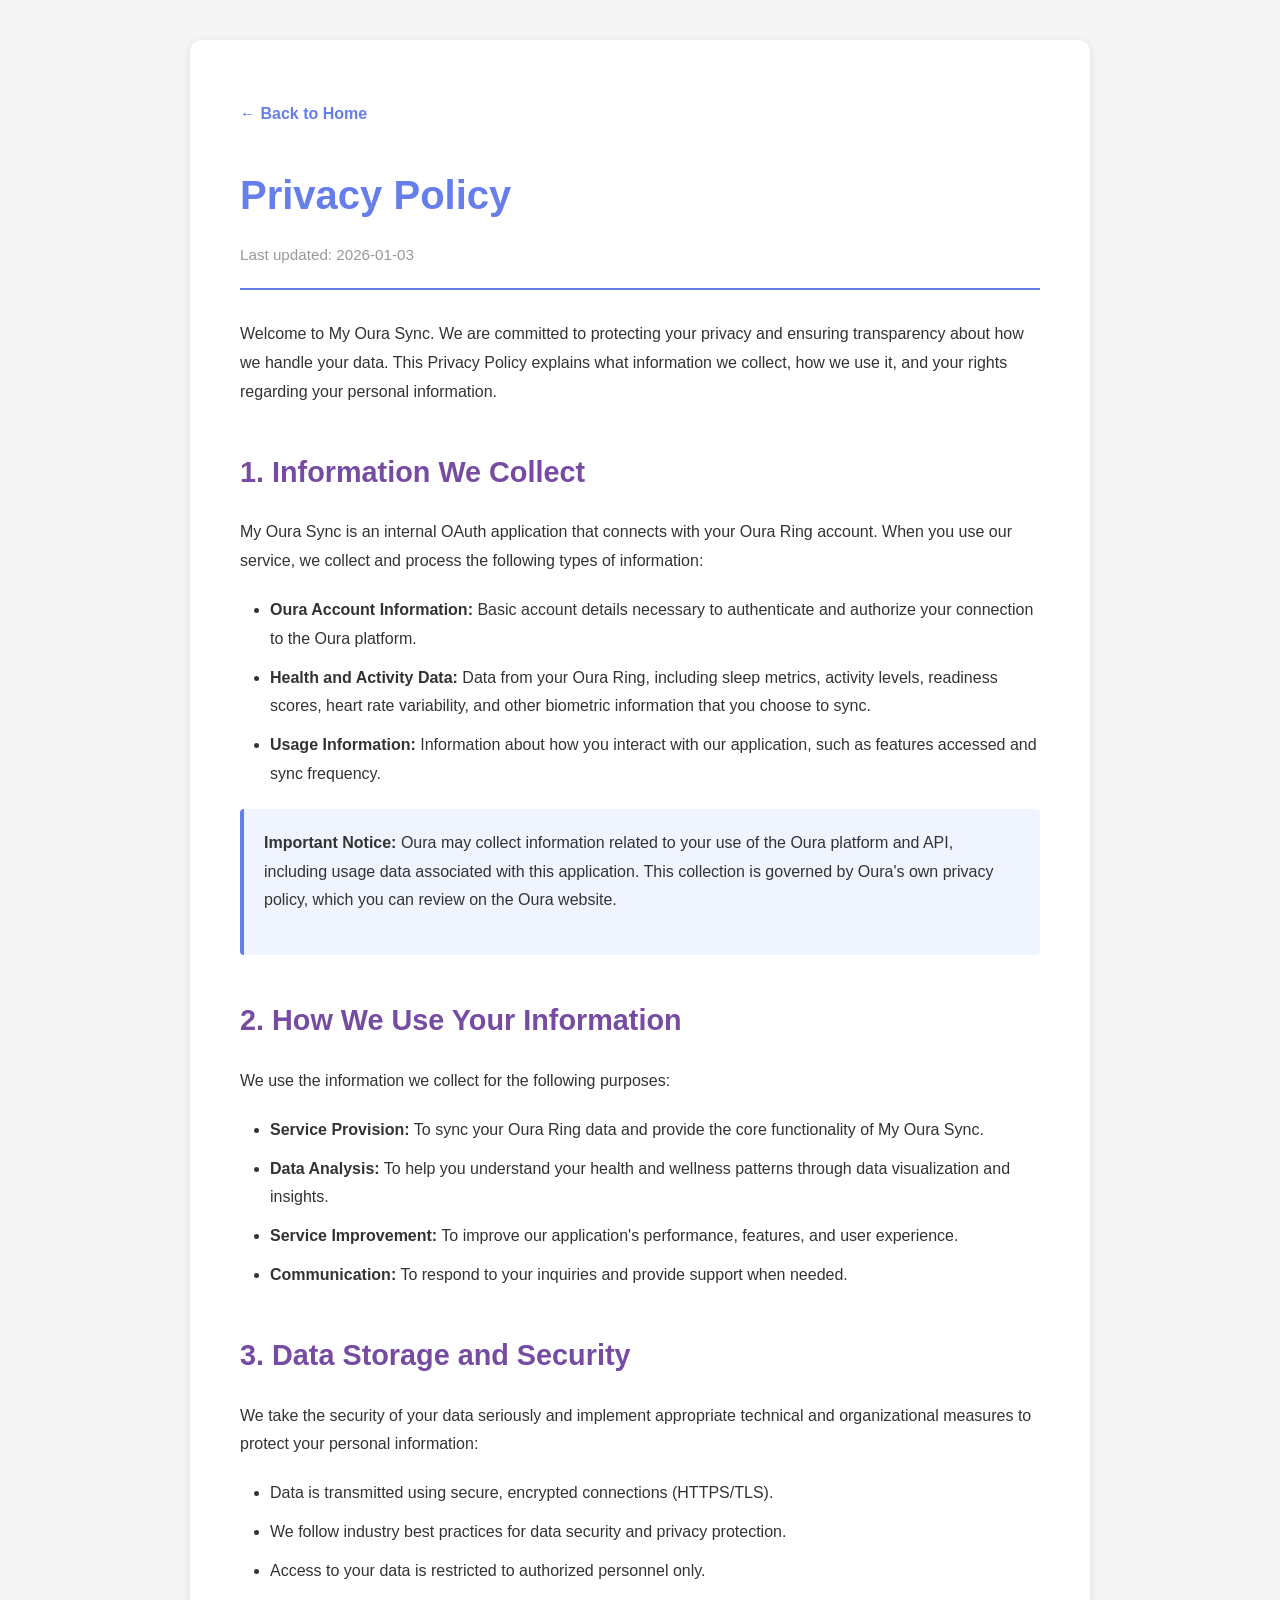
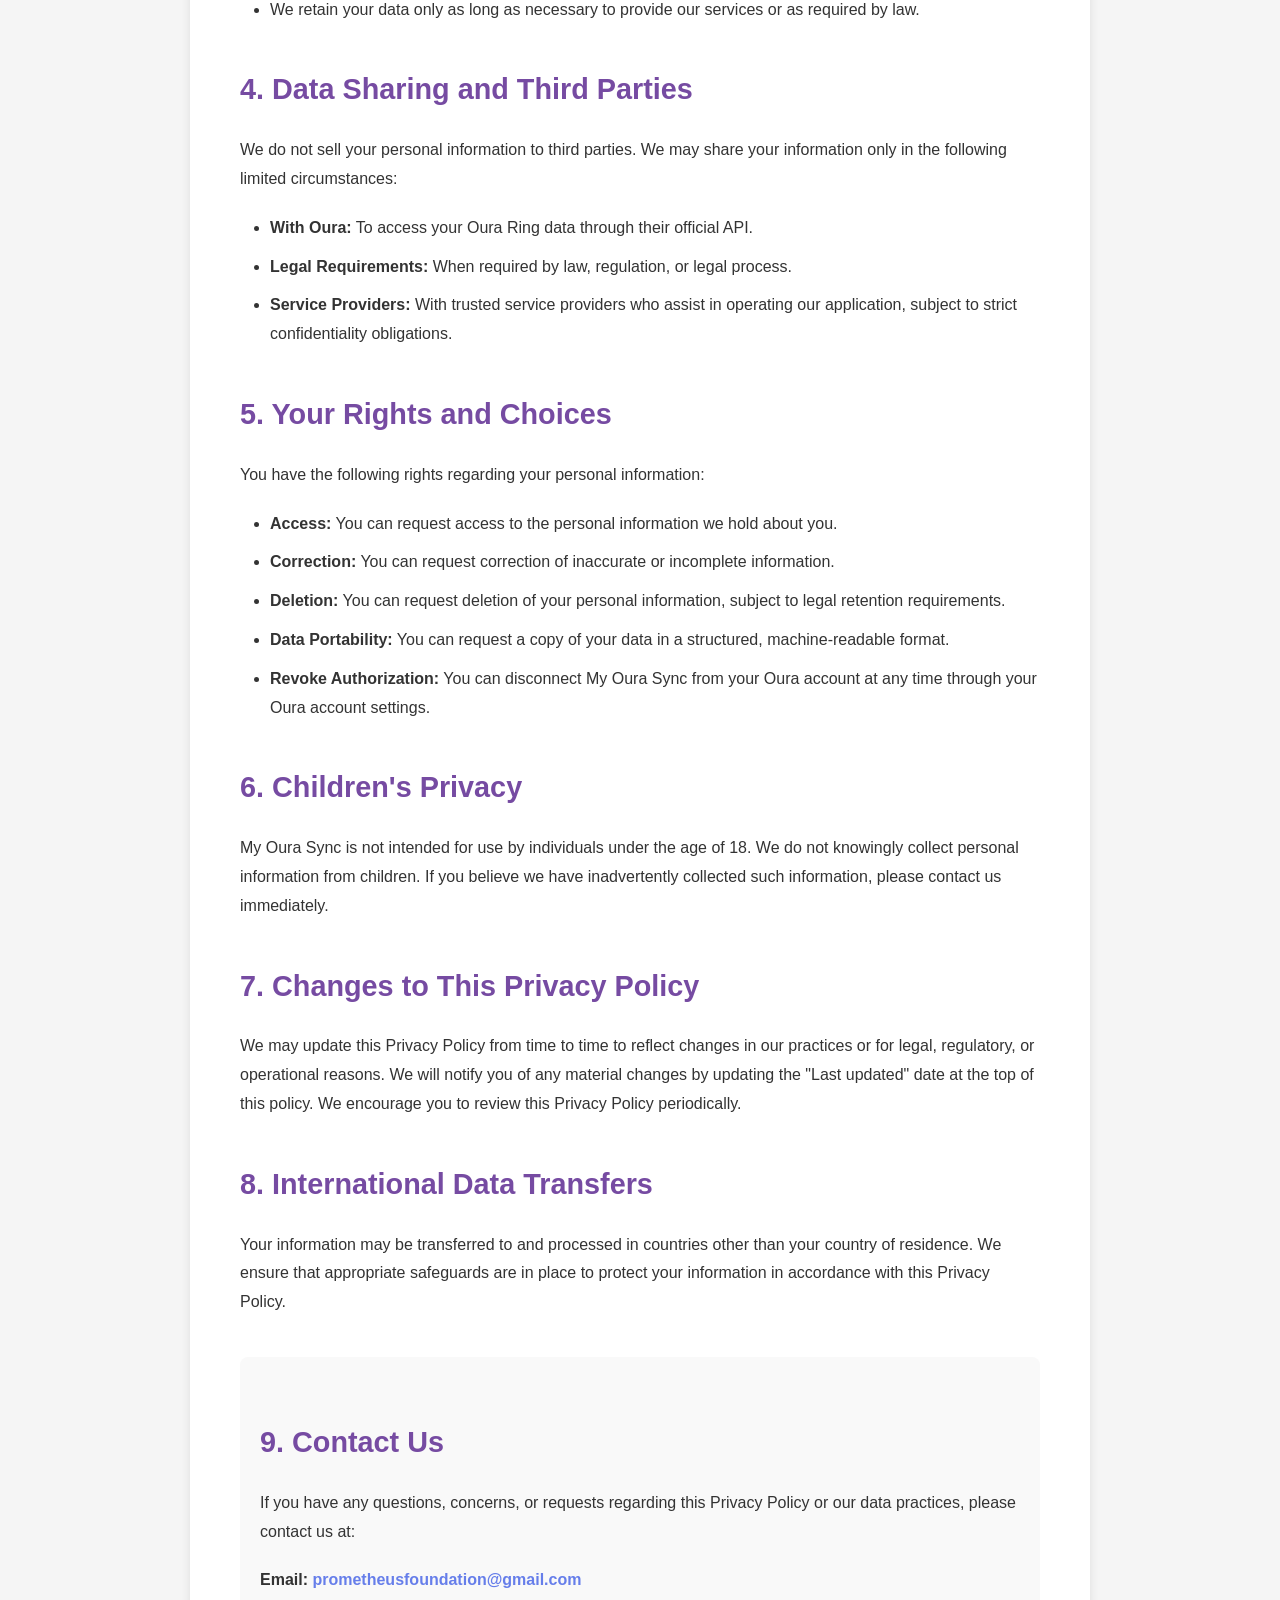
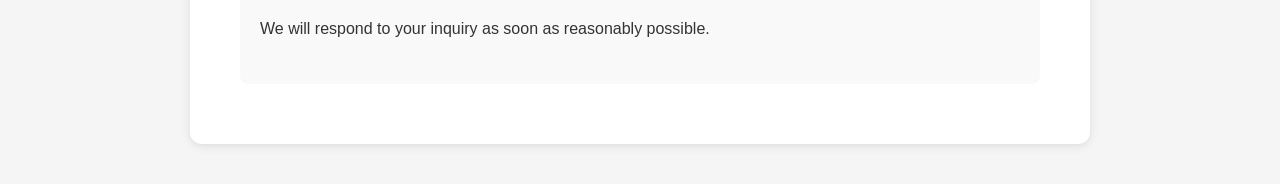
==== privacy.html @ f26ac32b "Add GitHub Pages with privacy policy, terms of service, and documentation Co-authored-by: MichaelSGr" ====
<!DOCTYPE html>
<html lang="en">
<head>
    <meta charset="UTF-8">
    <meta name="viewport" content="width=device-width, initial-scale=1.0">
    <title>Privacy Policy - My Oura Sync</title>
    <style>
        * {
            margin: 0;
            padding: 0;
            box-sizing: border-box;
        }
        
        body {
            font-family: -apple-system, BlinkMacSystemFont, 'Segoe UI', Roboto, Oxygen, Ubuntu, Cantarell, sans-serif;
            line-height: 1.8;
            color: #333;
            background: #f5f5f5;
            padding: 40px 20px;
        }
        
        .container {
            max-width: 900px;
            margin: 0 auto;
            background: white;
            padding: 60px 50px;
            border-radius: 12px;
            box-shadow: 0 2px 10px rgba(0, 0, 0, 0.1);
        }
        
        h1 {
            color: #667eea;
            font-size: 2.5em;
            margin-bottom: 10px;
            font-weight: 700;
        }
        
        .last-updated {
            color: #999;
            font-size: 0.95em;
            margin-bottom: 30px;
            padding-bottom: 20px;
            border-bottom: 2px solid #667eea;
        }
        
        h2 {
            color: #764ba2;
            font-size: 1.8em;
            margin-top: 40px;
            margin-bottom: 20px;
            font-weight: 600;
        }
        
        p {
            margin-bottom: 20px;
            line-height: 1.8;
        }
        
        ul {
            margin-left: 30px;
            margin-bottom: 20px;
        }
        
        li {
            margin-bottom: 10px;
        }
        
        .highlight {
            background: #f0f4ff;
            padding: 20px;
            border-left: 4px solid #667eea;
            margin: 20px 0;
            border-radius: 4px;
        }
        
        .back-link {
            display: inline-block;
            margin-bottom: 30px;
            color: #667eea;
            text-decoration: none;
            font-weight: 600;
        }
        
        .back-link:hover {
            text-decoration: underline;
        }
        
        .contact {
            margin-top: 40px;
            padding: 20px;
            background: #f9f9f9;
            border-radius: 8px;
        }
        
        .contact a {
            color: #667eea;
            text-decoration: none;
            font-weight: 600;
        }
        
        .contact a:hover {
            text-decoration: underline;
        }
    </style>
</head>
<body>
    <div class="container">
        <a href="index.html" class="back-link">← Back to Home</a>
        
        <h1>Privacy Policy</h1>
        <p class="last-updated">Last updated: 2026-01-03</p>
        
        <p>Welcome to My Oura Sync. We are committed to protecting your privacy and ensuring transparency about how we handle your data. This Privacy Policy explains what information we collect, how we use it, and your rights regarding your personal information.</p>
        
        <h2>1. Information We Collect</h2>
        <p>My Oura Sync is an internal OAuth application that connects with your Oura Ring account. When you use our service, we collect and process the following types of information:</p>
        <ul>
            <li><strong>Oura Account Information:</strong> Basic account details necessary to authenticate and authorize your connection to the Oura platform.</li>
            <li><strong>Health and Activity Data:</strong> Data from your Oura Ring, including sleep metrics, activity levels, readiness scores, heart rate variability, and other biometric information that you choose to sync.</li>
            <li><strong>Usage Information:</strong> Information about how you interact with our application, such as features accessed and sync frequency.</li>
        </ul>
        
        <div class="highlight">
            <p><strong>Important Notice:</strong> Oura may collect information related to your use of the Oura platform and API, including usage data associated with this application. This collection is governed by Oura's own privacy policy, which you can review on the Oura website.</p>
        </div>
        
        <h2>2. How We Use Your Information</h2>
        <p>We use the information we collect for the following purposes:</p>
        <ul>
            <li><strong>Service Provision:</strong> To sync your Oura Ring data and provide the core functionality of My Oura Sync.</li>
            <li><strong>Data Analysis:</strong> To help you understand your health and wellness patterns through data visualization and insights.</li>
            <li><strong>Service Improvement:</strong> To improve our application's performance, features, and user experience.</li>
            <li><strong>Communication:</strong> To respond to your inquiries and provide support when needed.</li>
        </ul>
        
        <h2>3. Data Storage and Security</h2>
        <p>We take the security of your data seriously and implement appropriate technical and organizational measures to protect your personal information:</p>
        <ul>
            <li>Data is transmitted using secure, encrypted connections (HTTPS/TLS).</li>
            <li>We follow industry best practices for data security and privacy protection.</li>
            <li>Access to your data is restricted to authorized personnel only.</li>
            <li>We retain your data only as long as necessary to provide our services or as required by law.</li>
        </ul>
        
        <h2>4. Data Sharing and Third Parties</h2>
        <p>We do not sell your personal information to third parties. We may share your information only in the following limited circumstances:</p>
        <ul>
            <li><strong>With Oura:</strong> To access your Oura Ring data through their official API.</li>
            <li><strong>Legal Requirements:</strong> When required by law, regulation, or legal process.</li>
            <li><strong>Service Providers:</strong> With trusted service providers who assist in operating our application, subject to strict confidentiality obligations.</li>
        </ul>
        
        <h2>5. Your Rights and Choices</h2>
        <p>You have the following rights regarding your personal information:</p>
        <ul>
            <li><strong>Access:</strong> You can request access to the personal information we hold about you.</li>
            <li><strong>Correction:</strong> You can request correction of inaccurate or incomplete information.</li>
            <li><strong>Deletion:</strong> You can request deletion of your personal information, subject to legal retention requirements.</li>
            <li><strong>Data Portability:</strong> You can request a copy of your data in a structured, machine-readable format.</li>
            <li><strong>Revoke Authorization:</strong> You can disconnect My Oura Sync from your Oura account at any time through your Oura account settings.</li>
        </ul>
        
        <h2>6. Children's Privacy</h2>
        <p>My Oura Sync is not intended for use by individuals under the age of 18. We do not knowingly collect personal information from children. If you believe we have inadvertently collected such information, please contact us immediately.</p>
        
        <h2>7. Changes to This Privacy Policy</h2>
        <p>We may update this Privacy Policy from time to time to reflect changes in our practices or for legal, regulatory, or operational reasons. We will notify you of any material changes by updating the "Last updated" date at the top of this policy. We encourage you to review this Privacy Policy periodically.</p>
        
        <h2>8. International Data Transfers</h2>
        <p>Your information may be transferred to and processed in countries other than your country of residence. We ensure that appropriate safeguards are in place to protect your information in accordance with this Privacy Policy.</p>
        
        <div class="contact">
            <h2>9. Contact Us</h2>
            <p>If you have any questions, concerns, or requests regarding this Privacy Policy or our data practices, please contact us at:</p>
            <p><strong>Email:</strong> <a href="mailto:prometheusfoundation@gmail.com">prometheusfoundation@gmail.com</a></p>
            <p>We will respond to your inquiry as soon as reasonably possible.</p>
        </div>
    </div>
</body>
</html>
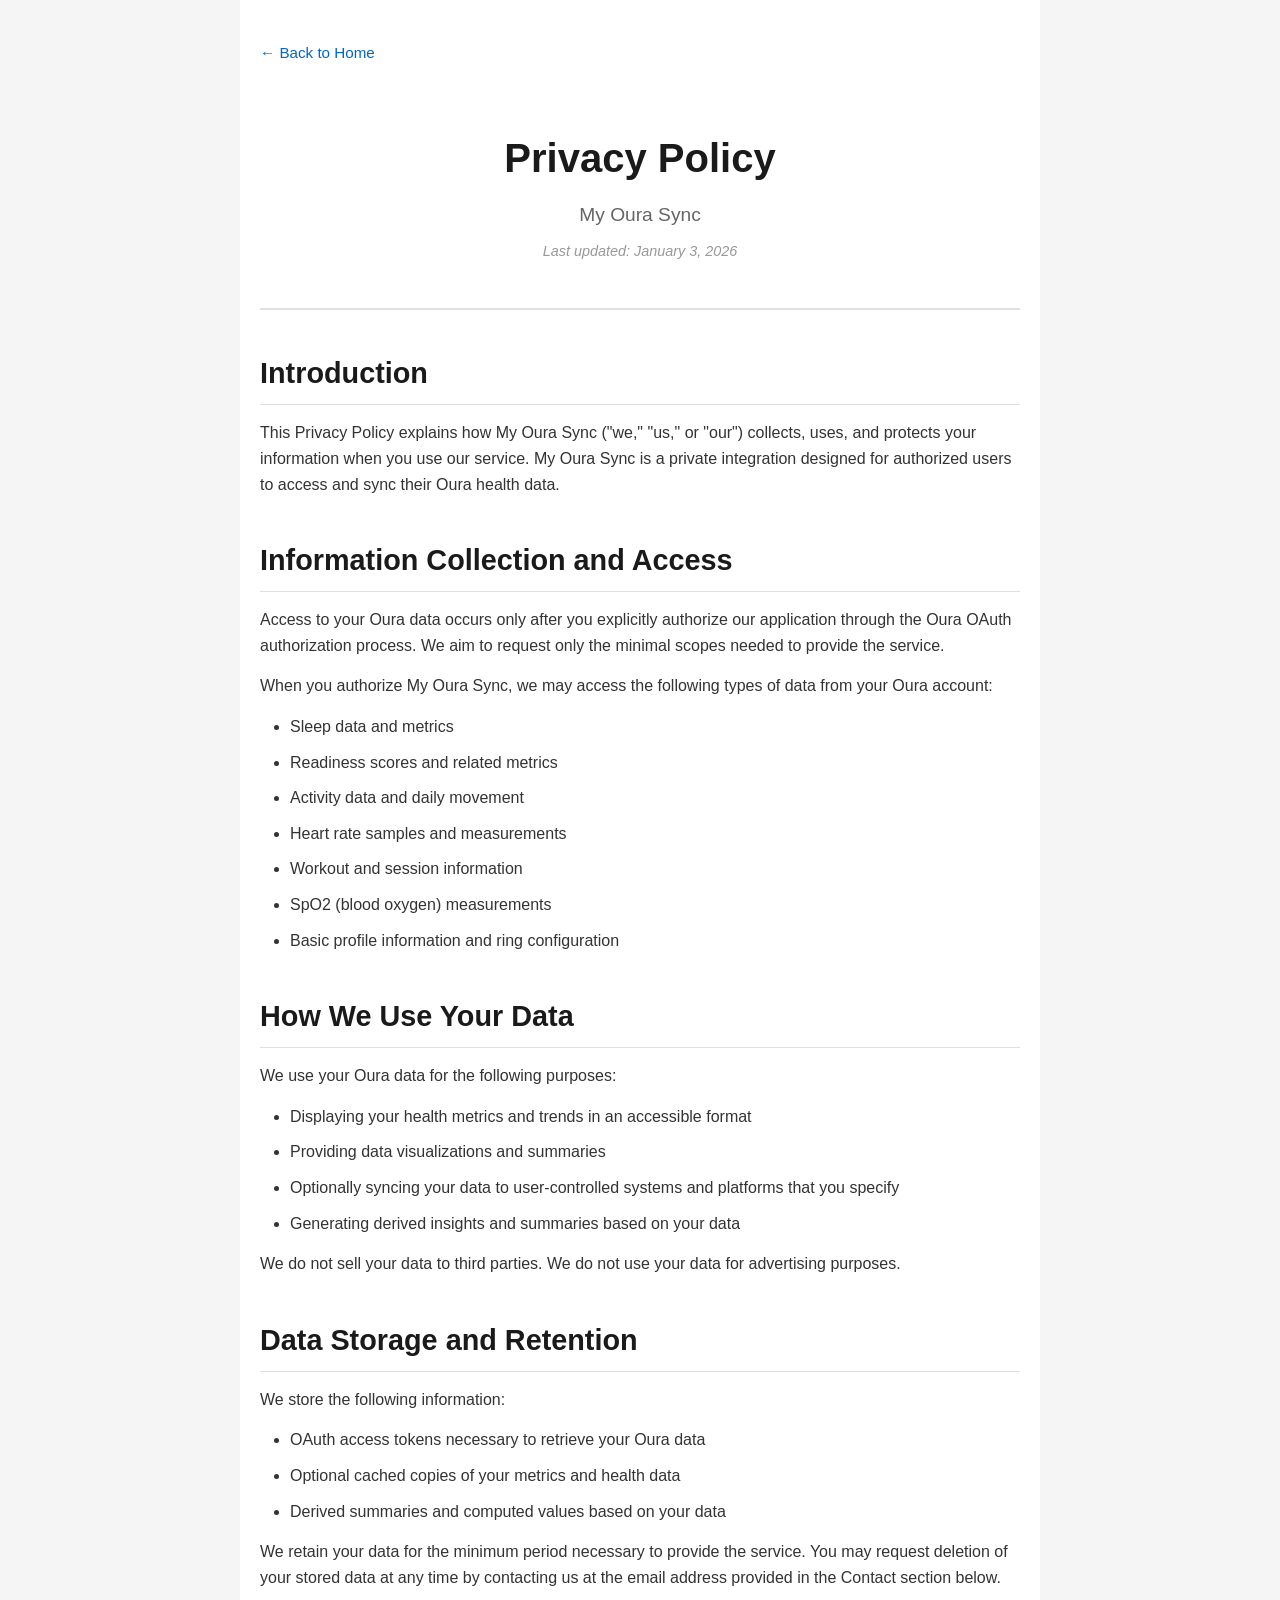
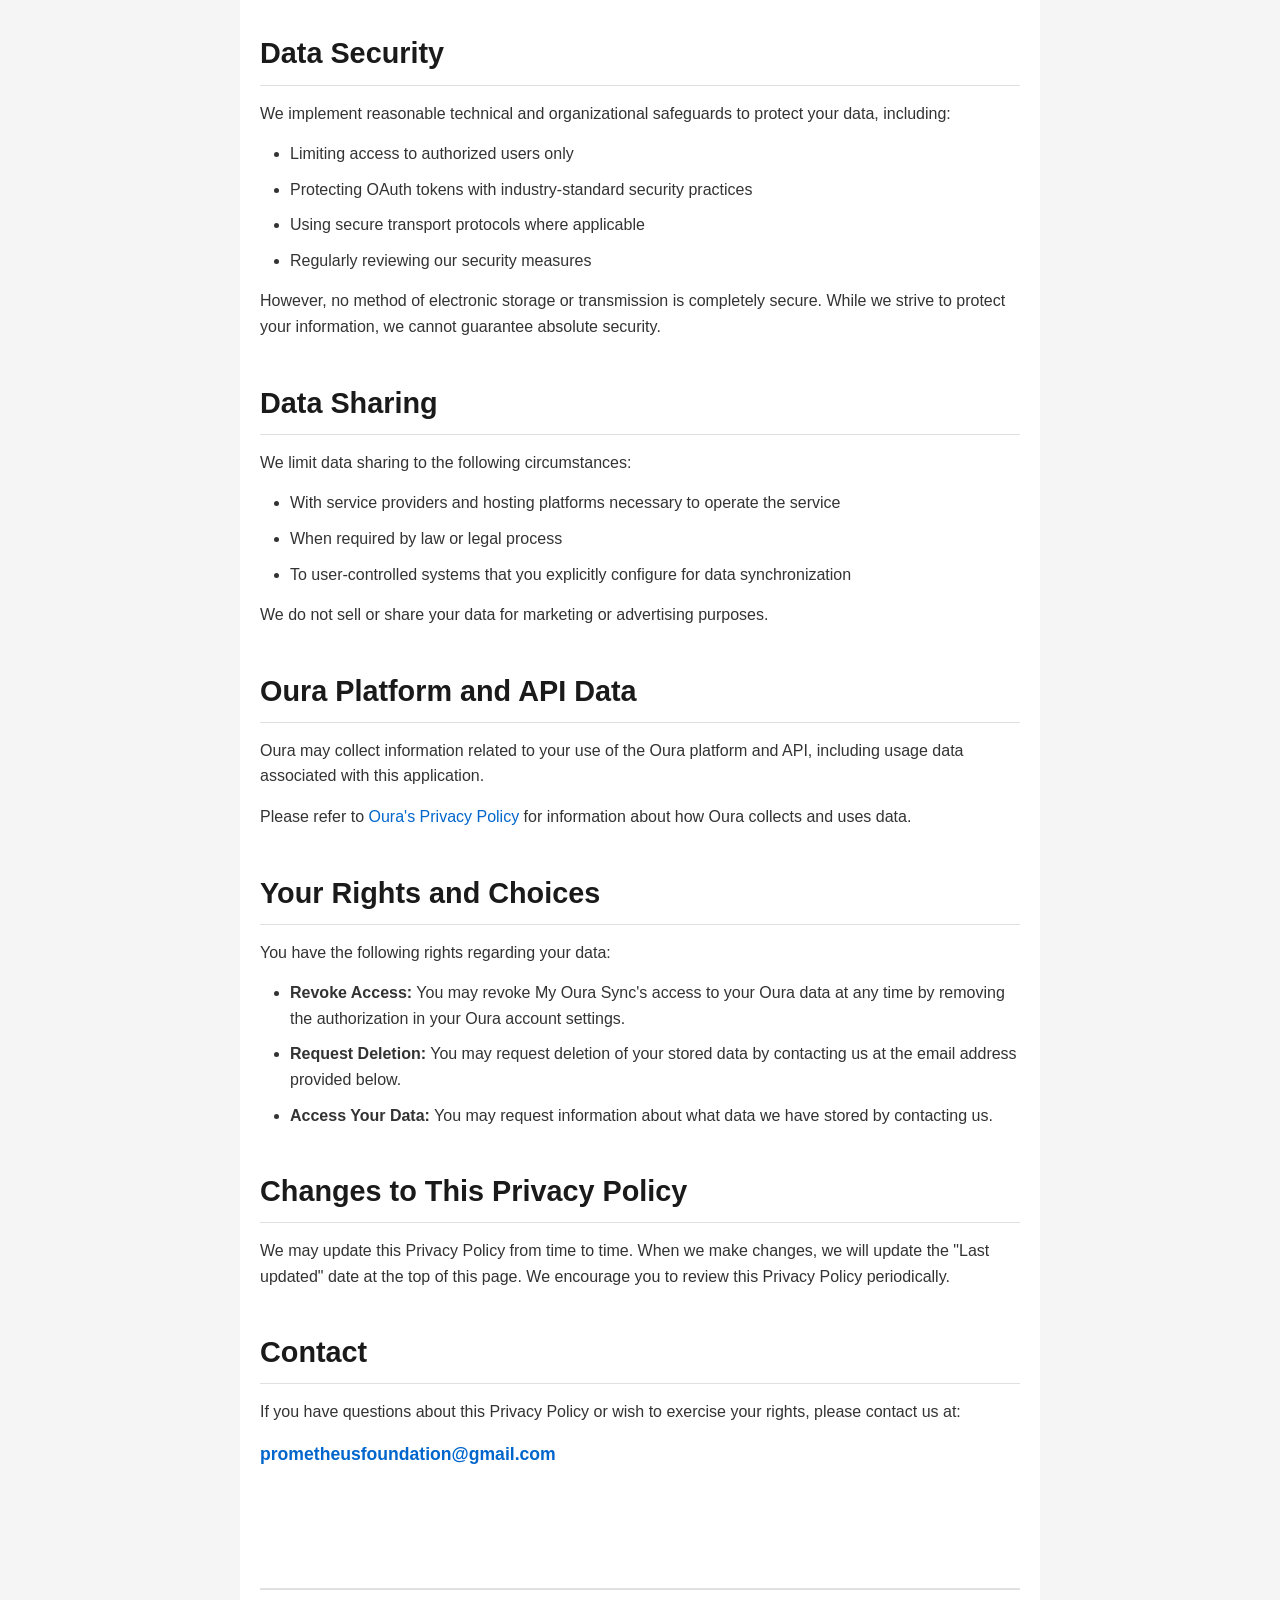
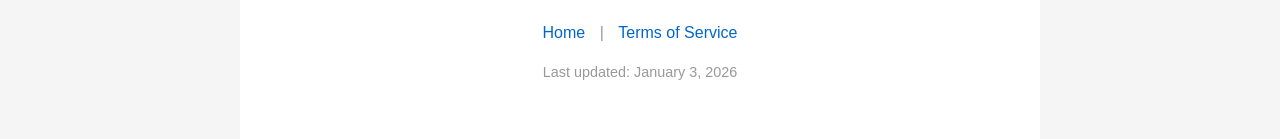
==== commit 8716abef: "Add complete GitHub Pages legal documentation project Co-authored-by: MichaelSGreen <25015120+Michae" ====
--- a/privacy.html
+++ b/privacy.html
@@ -3,178 +3,185 @@
 <head>
     <meta charset="UTF-8">
     <meta name="viewport" content="width=device-width, initial-scale=1.0">
+    <meta name="description" content="My Oura Sync Privacy Policy">
     <title>Privacy Policy - My Oura Sync</title>
-    <style>
-        * {
-            margin: 0;
-            padding: 0;
-            box-sizing: border-box;
-        }
-        
-        body {
-            font-family: -apple-system, BlinkMacSystemFont, 'Segoe UI', Roboto, Oxygen, Ubuntu, Cantarell, sans-serif;
-            line-height: 1.8;
-            color: #333;
-            background: #f5f5f5;
-            padding: 40px 20px;
-        }
-        
-        .container {
-            max-width: 900px;
-            margin: 0 auto;
-            background: white;
-            padding: 60px 50px;
-            border-radius: 12px;
-            box-shadow: 0 2px 10px rgba(0, 0, 0, 0.1);
-        }
-        
-        h1 {
-            color: #667eea;
-            font-size: 2.5em;
-            margin-bottom: 10px;
-            font-weight: 700;
-        }
-        
-        .last-updated {
-            color: #999;
-            font-size: 0.95em;
-            margin-bottom: 30px;
-            padding-bottom: 20px;
-            border-bottom: 2px solid #667eea;
-        }
-        
-        h2 {
-            color: #764ba2;
-            font-size: 1.8em;
-            margin-top: 40px;
-            margin-bottom: 20px;
-            font-weight: 600;
-        }
-        
-        p {
-            margin-bottom: 20px;
-            line-height: 1.8;
-        }
-        
-        ul {
-            margin-left: 30px;
-            margin-bottom: 20px;
-        }
-        
-        li {
-            margin-bottom: 10px;
-        }
-        
-        .highlight {
-            background: #f0f4ff;
-            padding: 20px;
-            border-left: 4px solid #667eea;
-            margin: 20px 0;
-            border-radius: 4px;
-        }
-        
-        .back-link {
-            display: inline-block;
-            margin-bottom: 30px;
-            color: #667eea;
-            text-decoration: none;
-            font-weight: 600;
-        }
-        
-        .back-link:hover {
-            text-decoration: underline;
-        }
-        
-        .contact {
-            margin-top: 40px;
-            padding: 20px;
-            background: #f9f9f9;
-            border-radius: 8px;
-        }
-        
-        .contact a {
-            color: #667eea;
-            text-decoration: none;
-            font-weight: 600;
-        }
-        
-        .contact a:hover {
-            text-decoration: underline;
-        }
-    </style>
+    <link rel="stylesheet" href="styles.css">
 </head>
 <body>
     <div class="container">
-        <a href="index.html" class="back-link">← Back to Home</a>
-        
-        <h1>Privacy Policy</h1>
-        <p class="last-updated">Last updated: 2026-01-03</p>
-        
-        <p>Welcome to My Oura Sync. We are committed to protecting your privacy and ensuring transparency about how we handle your data. This Privacy Policy explains what information we collect, how we use it, and your rights regarding your personal information.</p>
-        
-        <h2>1. Information We Collect</h2>
-        <p>My Oura Sync is an internal OAuth application that connects with your Oura Ring account. When you use our service, we collect and process the following types of information:</p>
-        <ul>
-            <li><strong>Oura Account Information:</strong> Basic account details necessary to authenticate and authorize your connection to the Oura platform.</li>
-            <li><strong>Health and Activity Data:</strong> Data from your Oura Ring, including sleep metrics, activity levels, readiness scores, heart rate variability, and other biometric information that you choose to sync.</li>
-            <li><strong>Usage Information:</strong> Information about how you interact with our application, such as features accessed and sync frequency.</li>
-        </ul>
-        
-        <div class="highlight">
-            <p><strong>Important Notice:</strong> Oura may collect information related to your use of the Oura platform and API, including usage data associated with this application. This collection is governed by Oura's own privacy policy, which you can review on the Oura website.</p>
-        </div>
-        
-        <h2>2. How We Use Your Information</h2>
-        <p>We use the information we collect for the following purposes:</p>
-        <ul>
-            <li><strong>Service Provision:</strong> To sync your Oura Ring data and provide the core functionality of My Oura Sync.</li>
-            <li><strong>Data Analysis:</strong> To help you understand your health and wellness patterns through data visualization and insights.</li>
-            <li><strong>Service Improvement:</strong> To improve our application's performance, features, and user experience.</li>
-            <li><strong>Communication:</strong> To respond to your inquiries and provide support when needed.</li>
-        </ul>
-        
-        <h2>3. Data Storage and Security</h2>
-        <p>We take the security of your data seriously and implement appropriate technical and organizational measures to protect your personal information:</p>
-        <ul>
-            <li>Data is transmitted using secure, encrypted connections (HTTPS/TLS).</li>
-            <li>We follow industry best practices for data security and privacy protection.</li>
-            <li>Access to your data is restricted to authorized personnel only.</li>
-            <li>We retain your data only as long as necessary to provide our services or as required by law.</li>
-        </ul>
-        
-        <h2>4. Data Sharing and Third Parties</h2>
-        <p>We do not sell your personal information to third parties. We may share your information only in the following limited circumstances:</p>
-        <ul>
-            <li><strong>With Oura:</strong> To access your Oura Ring data through their official API.</li>
-            <li><strong>Legal Requirements:</strong> When required by law, regulation, or legal process.</li>
-            <li><strong>Service Providers:</strong> With trusted service providers who assist in operating our application, subject to strict confidentiality obligations.</li>
-        </ul>
-        
-        <h2>5. Your Rights and Choices</h2>
-        <p>You have the following rights regarding your personal information:</p>
-        <ul>
-            <li><strong>Access:</strong> You can request access to the personal information we hold about you.</li>
-            <li><strong>Correction:</strong> You can request correction of inaccurate or incomplete information.</li>
-            <li><strong>Deletion:</strong> You can request deletion of your personal information, subject to legal retention requirements.</li>
-            <li><strong>Data Portability:</strong> You can request a copy of your data in a structured, machine-readable format.</li>
-            <li><strong>Revoke Authorization:</strong> You can disconnect My Oura Sync from your Oura account at any time through your Oura account settings.</li>
-        </ul>
-        
-        <h2>6. Children's Privacy</h2>
-        <p>My Oura Sync is not intended for use by individuals under the age of 18. We do not knowingly collect personal information from children. If you believe we have inadvertently collected such information, please contact us immediately.</p>
-        
-        <h2>7. Changes to This Privacy Policy</h2>
-        <p>We may update this Privacy Policy from time to time to reflect changes in our practices or for legal, regulatory, or operational reasons. We will notify you of any material changes by updating the "Last updated" date at the top of this policy. We encourage you to review this Privacy Policy periodically.</p>
-        
-        <h2>8. International Data Transfers</h2>
-        <p>Your information may be transferred to and processed in countries other than your country of residence. We ensure that appropriate safeguards are in place to protect your information in accordance with this Privacy Policy.</p>
-        
-        <div class="contact">
-            <h2>9. Contact Us</h2>
-            <p>If you have any questions, concerns, or requests regarding this Privacy Policy or our data practices, please contact us at:</p>
-            <p><strong>Email:</strong> <a href="mailto:prometheusfoundation@gmail.com">prometheusfoundation@gmail.com</a></p>
-            <p>We will respond to your inquiry as soon as reasonably possible.</p>
-        </div>
+        <nav class="breadcrumb">
+            <a href="index.html">← Back to Home</a>
+        </nav>
+
+        <header>
+            <h1>Privacy Policy</h1>
+            <p class="subtitle">My Oura Sync</p>
+            <p class="date">Last updated: January 3, 2026</p>
+        </header>
+
+        <main>
+            <section>
+                <h2>Introduction</h2>
+                <p>
+                    This Privacy Policy explains how My Oura Sync ("we," "us," or "our") collects, 
+                    uses, and protects your information when you use our service. My Oura Sync is 
+                    a private integration designed for authorized users to access and sync their 
+                    Oura health data.
+                </p>
+            </section>
+
+            <section>
+                <h2>Information Collection and Access</h2>
+                <p>
+                    Access to your Oura data occurs only after you explicitly authorize our 
+                    application through the Oura OAuth authorization process. We aim to request 
+                    only the minimal scopes needed to provide the service.
+                </p>
+                <p>
+                    When you authorize My Oura Sync, we may access the following types of data 
+                    from your Oura account:
+                </p>
+                <ul>
+                    <li>Sleep data and metrics</li>
+                    <li>Readiness scores and related metrics</li>
+                    <li>Activity data and daily movement</li>
+                    <li>Heart rate samples and measurements</li>
+                    <li>Workout and session information</li>
+                    <li>SpO2 (blood oxygen) measurements</li>
+                    <li>Basic profile information and ring configuration</li>
+                </ul>
+            </section>
+
+            <section>
+                <h2>How We Use Your Data</h2>
+                <p>
+                    We use your Oura data for the following purposes:
+                </p>
+                <ul>
+                    <li>Displaying your health metrics and trends in an accessible format</li>
+                    <li>Providing data visualizations and summaries</li>
+                    <li>Optionally syncing your data to user-controlled systems and platforms that you specify</li>
+                    <li>Generating derived insights and summaries based on your data</li>
+                </ul>
+                <p>
+                    We do not sell your data to third parties. We do not use your data for 
+                    advertising purposes.
+                </p>
+            </section>
+
+            <section>
+                <h2>Data Storage and Retention</h2>
+                <p>
+                    We store the following information:
+                </p>
+                <ul>
+                    <li>OAuth access tokens necessary to retrieve your Oura data</li>
+                    <li>Optional cached copies of your metrics and health data</li>
+                    <li>Derived summaries and computed values based on your data</li>
+                </ul>
+                <p>
+                    We retain your data for the minimum period necessary to provide the service. 
+                    You may request deletion of your stored data at any time by contacting us at 
+                    the email address provided in the Contact section below.
+                </p>
+            </section>
+
+            <section>
+                <h2>Data Security</h2>
+                <p>
+                    We implement reasonable technical and organizational safeguards to protect 
+                    your data, including:
+                </p>
+                <ul>
+                    <li>Limiting access to authorized users only</li>
+                    <li>Protecting OAuth tokens with industry-standard security practices</li>
+                    <li>Using secure transport protocols where applicable</li>
+                    <li>Regularly reviewing our security measures</li>
+                </ul>
+                <p>
+                    However, no method of electronic storage or transmission is completely secure. 
+                    While we strive to protect your information, we cannot guarantee absolute security.
+                </p>
+            </section>
+
+            <section>
+                <h2>Data Sharing</h2>
+                <p>
+                    We limit data sharing to the following circumstances:
+                </p>
+                <ul>
+                    <li>With service providers and hosting platforms necessary to operate the service</li>
+                    <li>When required by law or legal process</li>
+                    <li>To user-controlled systems that you explicitly configure for data synchronization</li>
+                </ul>
+                <p>
+                    We do not sell or share your data for marketing or advertising purposes.
+                </p>
+            </section>
+
+            <section>
+                <h2>Oura Platform and API Data</h2>
+                <p>
+                    Oura may collect information related to your use of the Oura platform and API, 
+                    including usage data associated with this application.
+                </p>
+                <p>
+                    Please refer to <a href="https://ouraring.com/privacy" target="_blank" rel="noopener noreferrer">Oura's Privacy Policy</a> 
+                    for information about how Oura collects and uses data.
+                </p>
+            </section>
+
+            <section>
+                <h2>Your Rights and Choices</h2>
+                <p>
+                    You have the following rights regarding your data:
+                </p>
+                <ul>
+                    <li>
+                        <strong>Revoke Access:</strong> You may revoke My Oura Sync's access to 
+                        your Oura data at any time by removing the authorization in your Oura 
+                        account settings.
+                    </li>
+                    <li>
+                        <strong>Request Deletion:</strong> You may request deletion of your 
+                        stored data by contacting us at the email address provided below.
+                    </li>
+                    <li>
+                        <strong>Access Your Data:</strong> You may request information about 
+                        what data we have stored by contacting us.
+                    </li>
+                </ul>
+            </section>
+
+            <section>
+                <h2>Changes to This Privacy Policy</h2>
+                <p>
+                    We may update this Privacy Policy from time to time. When we make changes, 
+                    we will update the "Last updated" date at the top of this page. We encourage 
+                    you to review this Privacy Policy periodically.
+                </p>
+            </section>
+
+            <section>
+                <h2>Contact</h2>
+                <p>
+                    If you have questions about this Privacy Policy or wish to exercise your 
+                    rights, please contact us at:
+                </p>
+                <p class="contact-email">
+                    <a href="mailto:prometheusfoundation@gmail.com">prometheusfoundation@gmail.com</a>
+                </p>
+            </section>
+        </main>
+
+        <footer>
+            <nav class="footer-nav">
+                <a href="index.html">Home</a>
+                <span class="separator">|</span>
+                <a href="terms.html">Terms of Service</a>
+            </nav>
+            <p class="copyright">Last updated: January 3, 2026</p>
+        </footer>
     </div>
 </body>
 </html>
--- a/styles.css
+++ b/styles.css
@@ -0,0 +1,259 @@
+/* Reset and Base Styles */
+* {
+    margin: 0;
+    padding: 0;
+    box-sizing: border-box;
+}
+
+body {
+    font-family: -apple-system, BlinkMacSystemFont, 'Segoe UI', 'Roboto', 'Helvetica Neue', Arial, sans-serif;
+    line-height: 1.6;
+    color: #333;
+    background-color: #f5f5f5;
+}
+
+/* Container */
+.container {
+    max-width: 800px;
+    margin: 0 auto;
+    padding: 20px;
+    background-color: #fff;
+    min-height: 100vh;
+}
+
+/* Header */
+header {
+    text-align: center;
+    padding: 40px 0 30px;
+    border-bottom: 2px solid #e0e0e0;
+    margin-bottom: 40px;
+}
+
+header h1 {
+    font-size: 2.5rem;
+    font-weight: 700;
+    color: #1a1a1a;
+    margin-bottom: 10px;
+}
+
+.subtitle {
+    font-size: 1.2rem;
+    color: #666;
+    margin-bottom: 10px;
+}
+
+.date {
+    font-size: 0.9rem;
+    color: #999;
+    font-style: italic;
+}
+
+/* Navigation */
+.breadcrumb {
+    padding: 20px 0;
+}
+
+.breadcrumb a {
+    color: #0066cc;
+    text-decoration: none;
+    font-size: 0.95rem;
+}
+
+.breadcrumb a:hover {
+    text-decoration: underline;
+}
+
+/* Main Content */
+main {
+    padding: 0 0 40px;
+}
+
+section {
+    margin-bottom: 40px;
+}
+
+h2 {
+    font-size: 1.8rem;
+    color: #1a1a1a;
+    margin-bottom: 15px;
+    padding-bottom: 8px;
+    border-bottom: 1px solid #e0e0e0;
+}
+
+h3 {
+    font-size: 1.3rem;
+    color: #333;
+    margin-top: 20px;
+    margin-bottom: 10px;
+}
+
+p {
+    margin-bottom: 15px;
+}
+
+/* Links */
+a {
+    color: #0066cc;
+    text-decoration: none;
+}
+
+a:hover {
+    text-decoration: underline;
+}
+
+/* Lists */
+ul {
+    margin-left: 30px;
+    margin-bottom: 15px;
+}
+
+li {
+    margin-bottom: 10px;
+}
+
+/* Special Sections */
+.intro {
+    background-color: #f9f9f9;
+    padding: 20px;
+    border-left: 4px solid #0066cc;
+    margin-bottom: 30px;
+}
+
+.links {
+    margin-top: 40px;
+}
+
+.links ul {
+    list-style: none;
+    margin-left: 0;
+}
+
+.links li {
+    background-color: #f9f9f9;
+    padding: 20px;
+    margin-bottom: 15px;
+    border-radius: 5px;
+    border-left: 4px solid #0066cc;
+}
+
+.links li a {
+    font-size: 1.3rem;
+    font-weight: 600;
+    color: #0066cc;
+    display: block;
+    margin-bottom: 8px;
+}
+
+.links li p {
+    color: #666;
+    margin-bottom: 0;
+}
+
+.contact {
+    background-color: #f0f8ff;
+    padding: 20px;
+    border-radius: 5px;
+    margin-top: 30px;
+}
+
+.contact-email {
+    font-size: 1.1rem;
+    font-weight: 600;
+}
+
+/* Footer */
+footer {
+    text-align: center;
+    padding: 30px 0 20px;
+    border-top: 2px solid #e0e0e0;
+    margin-top: 40px;
+}
+
+.footer-nav {
+    margin-bottom: 15px;
+}
+
+.footer-nav a {
+    color: #0066cc;
+    text-decoration: none;
+    margin: 0 10px;
+}
+
+.footer-nav a:hover {
+    text-decoration: underline;
+}
+
+.footer-nav .separator {
+    color: #999;
+}
+
+.copyright {
+    font-size: 0.9rem;
+    color: #999;
+}
+
+/* Responsive Design */
+@media (max-width: 768px) {
+    .container {
+        padding: 15px;
+    }
+
+    header h1 {
+        font-size: 2rem;
+    }
+
+    .subtitle {
+        font-size: 1.1rem;
+    }
+
+    h2 {
+        font-size: 1.5rem;
+    }
+
+    h3 {
+        font-size: 1.2rem;
+    }
+
+    ul {
+        margin-left: 20px;
+    }
+
+    .links li a {
+        font-size: 1.2rem;
+    }
+}
+
+@media (max-width: 480px) {
+    header {
+        padding: 30px 0 20px;
+    }
+
+    header h1 {
+        font-size: 1.75rem;
+    }
+
+    .subtitle {
+        font-size: 1rem;
+    }
+
+    h2 {
+        font-size: 1.3rem;
+    }
+
+    section {
+        margin-bottom: 30px;
+    }
+
+    .intro, .links li {
+        padding: 15px;
+    }
+
+    .footer-nav a {
+        display: block;
+        margin: 5px 0;
+    }
+
+    .footer-nav .separator {
+        display: none;
+    }
+}
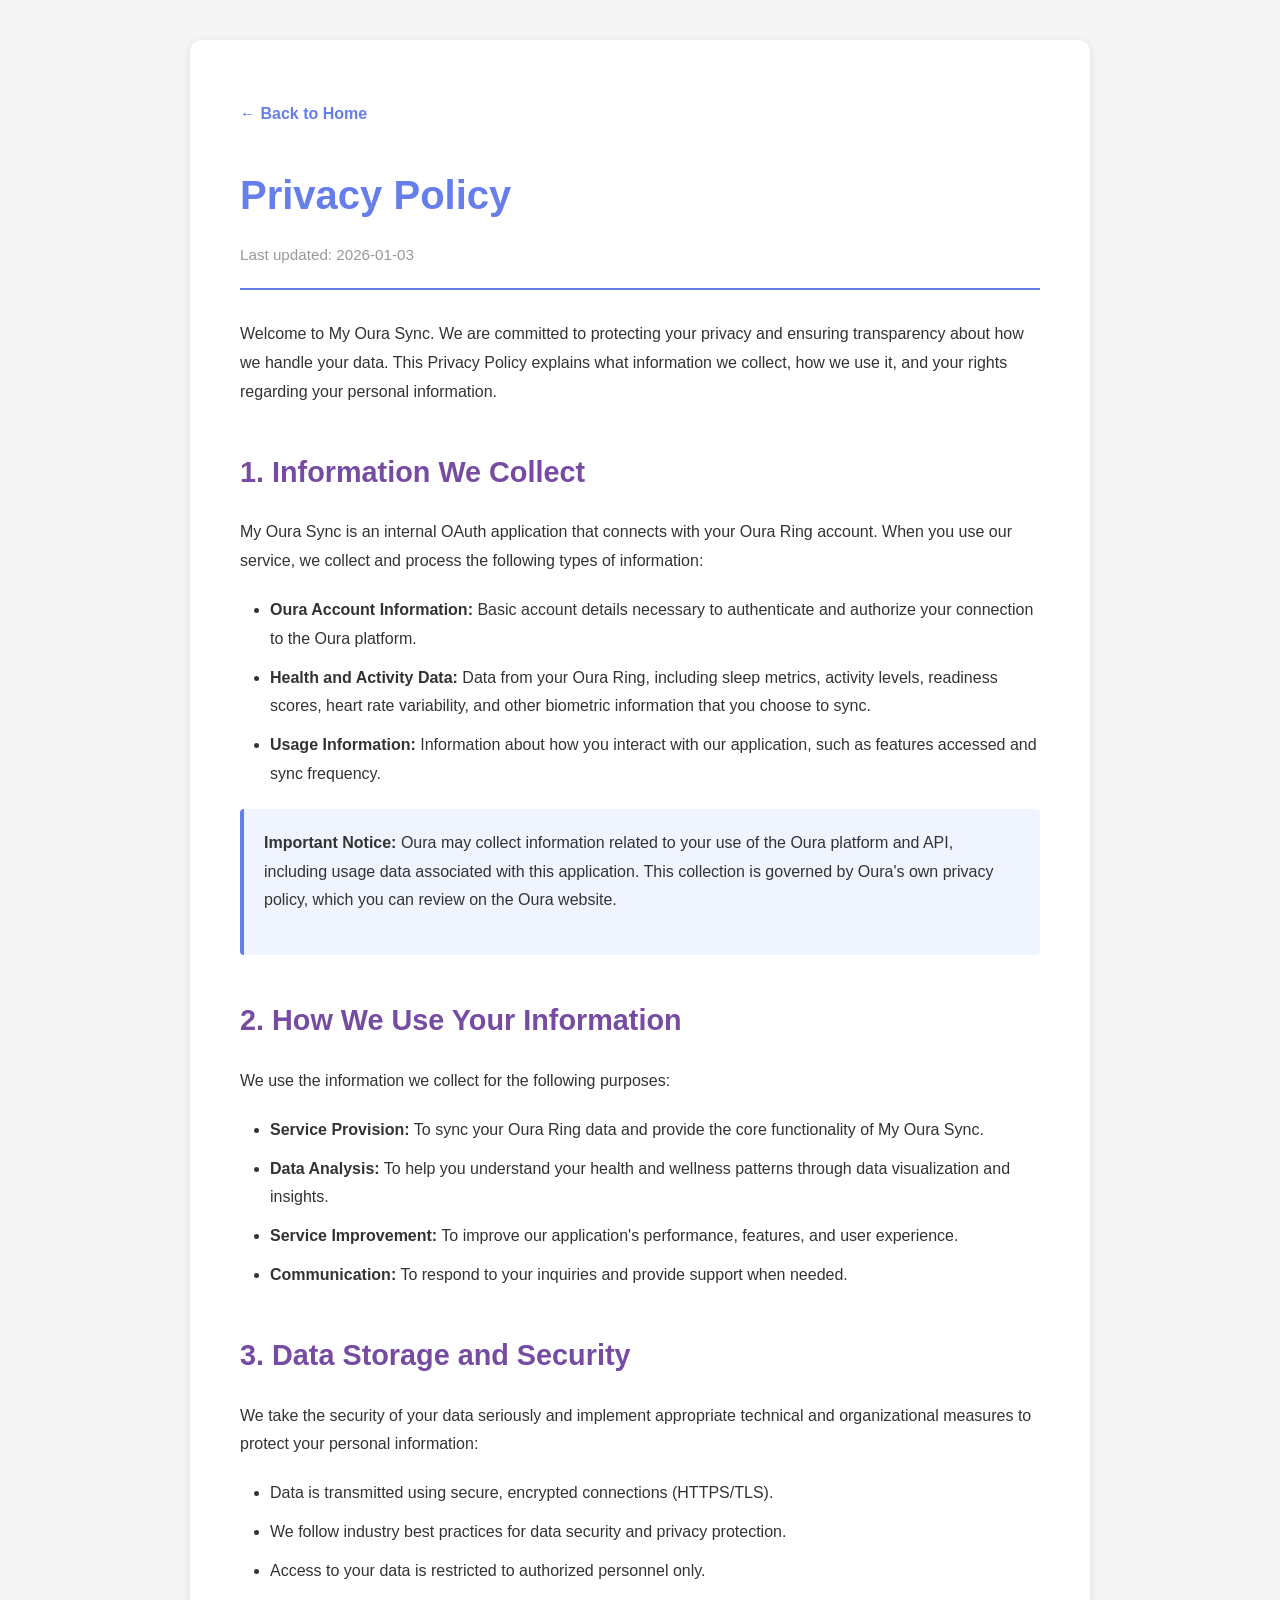
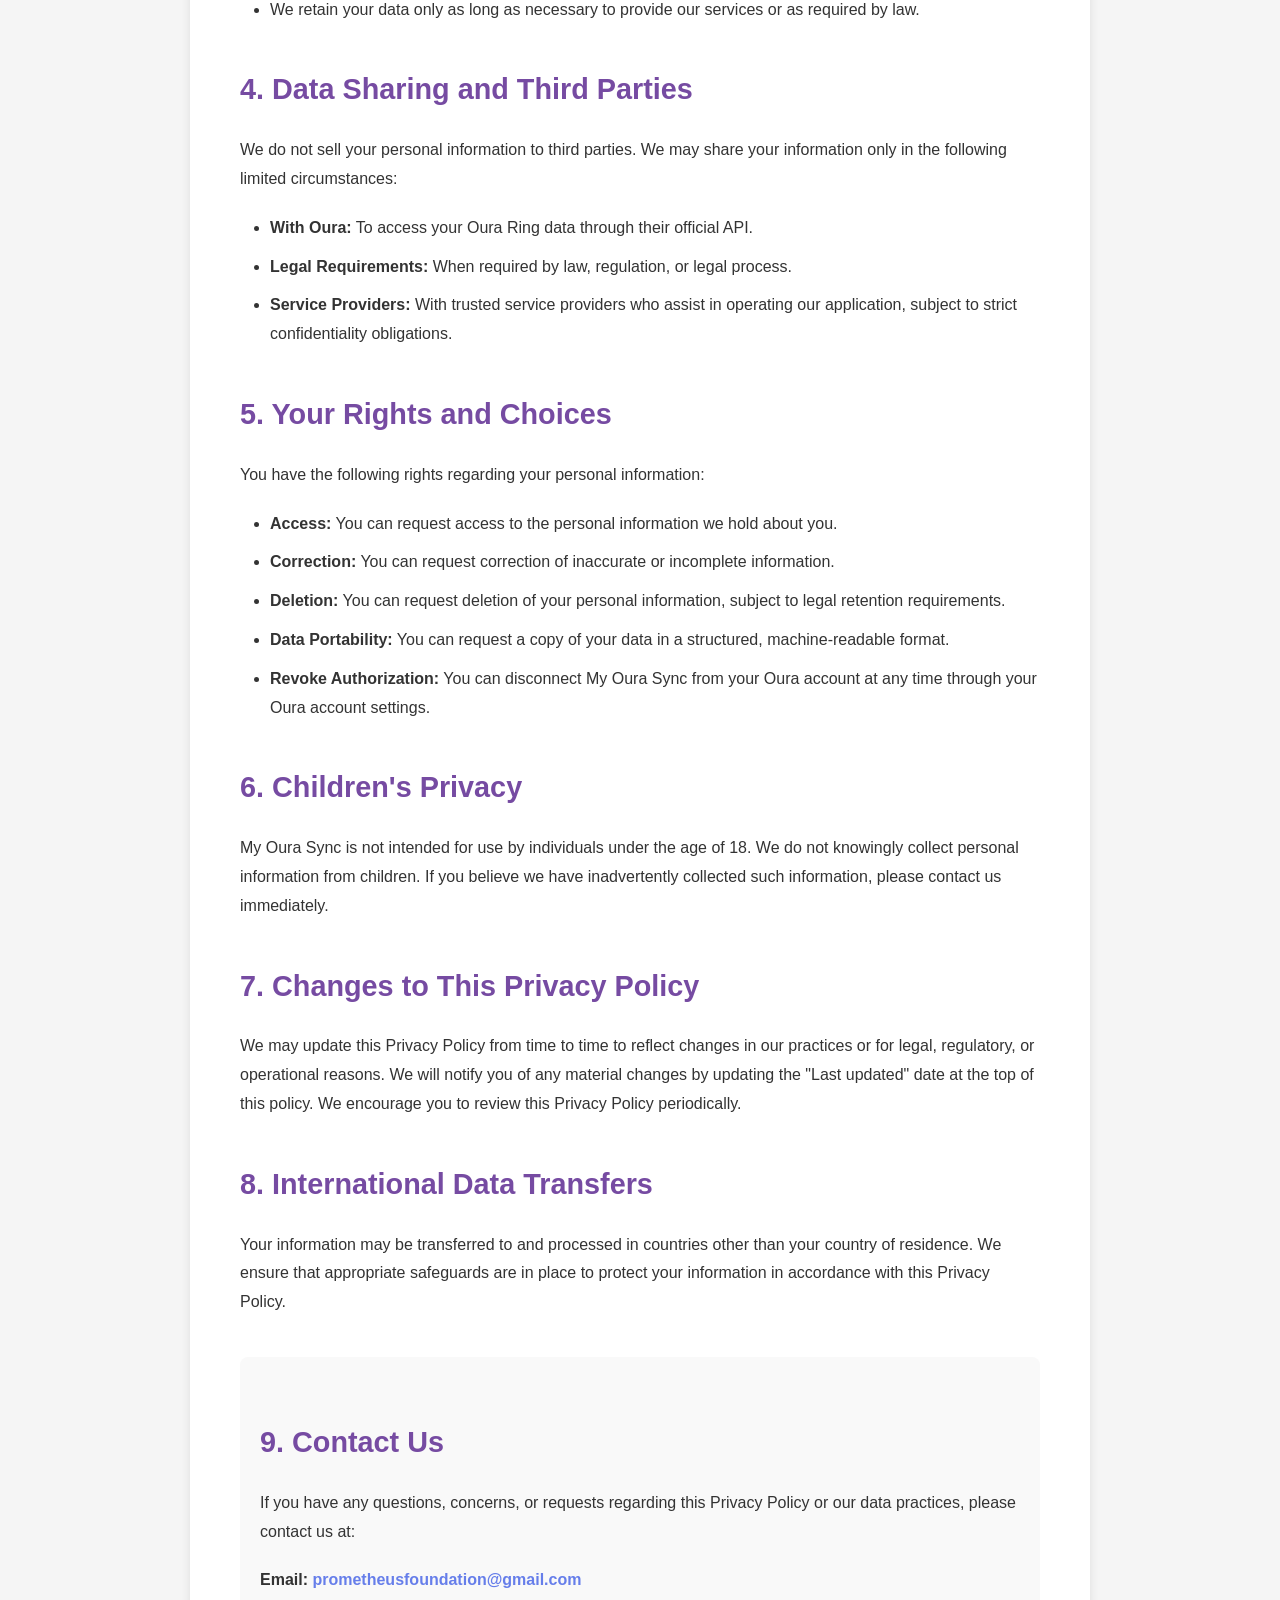
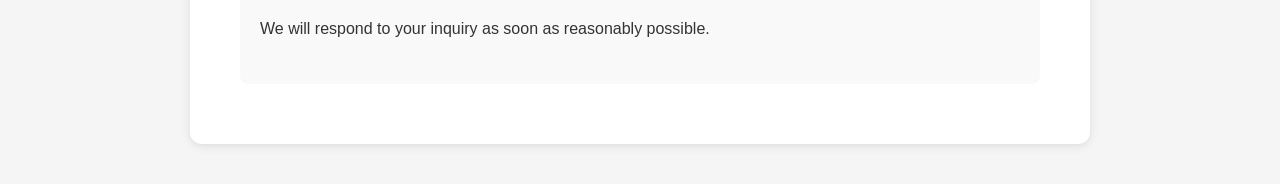
==== commit eee9ac36: "Merge 3068c215aa6a3d90b7e7e586124713746912e5b9 into 66895689fcd3843f798e90a2b6ae1b764dda83f5" ====
--- a/privacy.html
+++ b/privacy.html
@@ -3,185 +3,178 @@
 <head>
     <meta charset="UTF-8">
     <meta name="viewport" content="width=device-width, initial-scale=1.0">
-    <meta name="description" content="My Oura Sync Privacy Policy">
     <title>Privacy Policy - My Oura Sync</title>
-    <link rel="stylesheet" href="styles.css">
+    <style>
+        * {
+            margin: 0;
+            padding: 0;
+            box-sizing: border-box;
+        }
+        
+        body {
+            font-family: -apple-system, BlinkMacSystemFont, 'Segoe UI', Roboto, Oxygen, Ubuntu, Cantarell, sans-serif;
+            line-height: 1.8;
+            color: #333;
+            background: #f5f5f5;
+            padding: 40px 20px;
+        }
+        
+        .container {
+            max-width: 900px;
+            margin: 0 auto;
+            background: white;
+            padding: 60px 50px;
+            border-radius: 12px;
+            box-shadow: 0 2px 10px rgba(0, 0, 0, 0.1);
+        }
+        
+        h1 {
+            color: #667eea;
+            font-size: 2.5em;
+            margin-bottom: 10px;
+            font-weight: 700;
+        }
+        
+        .last-updated {
+            color: #999;
+            font-size: 0.95em;
+            margin-bottom: 30px;
+            padding-bottom: 20px;
+            border-bottom: 2px solid #667eea;
+        }
+        
+        h2 {
+            color: #764ba2;
+            font-size: 1.8em;
+            margin-top: 40px;
+            margin-bottom: 20px;
+            font-weight: 600;
+        }
+        
+        p {
+            margin-bottom: 20px;
+            line-height: 1.8;
+        }
+        
+        ul {
+            margin-left: 30px;
+            margin-bottom: 20px;
+        }
+        
+        li {
+            margin-bottom: 10px;
+        }
+        
+        .highlight {
+            background: #f0f4ff;
+            padding: 20px;
+            border-left: 4px solid #667eea;
+            margin: 20px 0;
+            border-radius: 4px;
+        }
+        
+        .back-link {
+            display: inline-block;
+            margin-bottom: 30px;
+            color: #667eea;
+            text-decoration: none;
+            font-weight: 600;
+        }
+        
+        .back-link:hover {
+            text-decoration: underline;
+        }
+        
+        .contact {
+            margin-top: 40px;
+            padding: 20px;
+            background: #f9f9f9;
+            border-radius: 8px;
+        }
+        
+        .contact a {
+            color: #667eea;
+            text-decoration: none;
+            font-weight: 600;
+        }
+        
+        .contact a:hover {
+            text-decoration: underline;
+        }
+    </style>
 </head>
 <body>
     <div class="container">
-        <nav class="breadcrumb">
-            <a href="index.html">← Back to Home</a>
-        </nav>
-
-        <header>
-            <h1>Privacy Policy</h1>
-            <p class="subtitle">My Oura Sync</p>
-            <p class="date">Last updated: January 3, 2026</p>
-        </header>
-
-        <main>
-            <section>
-                <h2>Introduction</h2>
-                <p>
-                    This Privacy Policy explains how My Oura Sync ("we," "us," or "our") collects, 
-                    uses, and protects your information when you use our service. My Oura Sync is 
-                    a private integration designed for authorized users to access and sync their 
-                    Oura health data.
-                </p>
-            </section>
-
-            <section>
-                <h2>Information Collection and Access</h2>
-                <p>
-                    Access to your Oura data occurs only after you explicitly authorize our 
-                    application through the Oura OAuth authorization process. We aim to request 
-                    only the minimal scopes needed to provide the service.
-                </p>
-                <p>
-                    When you authorize My Oura Sync, we may access the following types of data 
-                    from your Oura account:
-                </p>
-                <ul>
-                    <li>Sleep data and metrics</li>
-                    <li>Readiness scores and related metrics</li>
-                    <li>Activity data and daily movement</li>
-                    <li>Heart rate samples and measurements</li>
-                    <li>Workout and session information</li>
-                    <li>SpO2 (blood oxygen) measurements</li>
-                    <li>Basic profile information and ring configuration</li>
-                </ul>
-            </section>
-
-            <section>
-                <h2>How We Use Your Data</h2>
-                <p>
-                    We use your Oura data for the following purposes:
-                </p>
-                <ul>
-                    <li>Displaying your health metrics and trends in an accessible format</li>
-                    <li>Providing data visualizations and summaries</li>
-                    <li>Optionally syncing your data to user-controlled systems and platforms that you specify</li>
-                    <li>Generating derived insights and summaries based on your data</li>
-                </ul>
-                <p>
-                    We do not sell your data to third parties. We do not use your data for 
-                    advertising purposes.
-                </p>
-            </section>
-
-            <section>
-                <h2>Data Storage and Retention</h2>
-                <p>
-                    We store the following information:
-                </p>
-                <ul>
-                    <li>OAuth access tokens necessary to retrieve your Oura data</li>
-                    <li>Optional cached copies of your metrics and health data</li>
-                    <li>Derived summaries and computed values based on your data</li>
-                </ul>
-                <p>
-                    We retain your data for the minimum period necessary to provide the service. 
-                    You may request deletion of your stored data at any time by contacting us at 
-                    the email address provided in the Contact section below.
-                </p>
-            </section>
-
-            <section>
-                <h2>Data Security</h2>
-                <p>
-                    We implement reasonable technical and organizational safeguards to protect 
-                    your data, including:
-                </p>
-                <ul>
-                    <li>Limiting access to authorized users only</li>
-                    <li>Protecting OAuth tokens with industry-standard security practices</li>
-                    <li>Using secure transport protocols where applicable</li>
-                    <li>Regularly reviewing our security measures</li>
-                </ul>
-                <p>
-                    However, no method of electronic storage or transmission is completely secure. 
-                    While we strive to protect your information, we cannot guarantee absolute security.
-                </p>
-            </section>
-
-            <section>
-                <h2>Data Sharing</h2>
-                <p>
-                    We limit data sharing to the following circumstances:
-                </p>
-                <ul>
-                    <li>With service providers and hosting platforms necessary to operate the service</li>
-                    <li>When required by law or legal process</li>
-                    <li>To user-controlled systems that you explicitly configure for data synchronization</li>
-                </ul>
-                <p>
-                    We do not sell or share your data for marketing or advertising purposes.
-                </p>
-            </section>
-
-            <section>
-                <h2>Oura Platform and API Data</h2>
-                <p>
-                    Oura may collect information related to your use of the Oura platform and API, 
-                    including usage data associated with this application.
-                </p>
-                <p>
-                    Please refer to <a href="https://ouraring.com/privacy" target="_blank" rel="noopener noreferrer">Oura's Privacy Policy</a> 
-                    for information about how Oura collects and uses data.
-                </p>
-            </section>
-
-            <section>
-                <h2>Your Rights and Choices</h2>
-                <p>
-                    You have the following rights regarding your data:
-                </p>
-                <ul>
-                    <li>
-                        <strong>Revoke Access:</strong> You may revoke My Oura Sync's access to 
-                        your Oura data at any time by removing the authorization in your Oura 
-                        account settings.
-                    </li>
-                    <li>
-                        <strong>Request Deletion:</strong> You may request deletion of your 
-                        stored data by contacting us at the email address provided below.
-                    </li>
-                    <li>
-                        <strong>Access Your Data:</strong> You may request information about 
-                        what data we have stored by contacting us.
-                    </li>
-                </ul>
-            </section>
-
-            <section>
-                <h2>Changes to This Privacy Policy</h2>
-                <p>
-                    We may update this Privacy Policy from time to time. When we make changes, 
-                    we will update the "Last updated" date at the top of this page. We encourage 
-                    you to review this Privacy Policy periodically.
-                </p>
-            </section>
-
-            <section>
-                <h2>Contact</h2>
-                <p>
-                    If you have questions about this Privacy Policy or wish to exercise your 
-                    rights, please contact us at:
-                </p>
-                <p class="contact-email">
-                    <a href="mailto:prometheusfoundation@gmail.com">prometheusfoundation@gmail.com</a>
-                </p>
-            </section>
-        </main>
-
-        <footer>
-            <nav class="footer-nav">
-                <a href="index.html">Home</a>
-                <span class="separator">|</span>
-                <a href="terms.html">Terms of Service</a>
-            </nav>
-            <p class="copyright">Last updated: January 3, 2026</p>
-        </footer>
+        <a href="index.html" class="back-link">← Back to Home</a>
+        
+        <h1>Privacy Policy</h1>
+        <p class="last-updated">Last updated: 2026-01-03</p>
+        
+        <p>Welcome to My Oura Sync. We are committed to protecting your privacy and ensuring transparency about how we handle your data. This Privacy Policy explains what information we collect, how we use it, and your rights regarding your personal information.</p>
+        
+        <h2>1. Information We Collect</h2>
+        <p>My Oura Sync is an internal OAuth application that connects with your Oura Ring account. When you use our service, we collect and process the following types of information:</p>
+        <ul>
+            <li><strong>Oura Account Information:</strong> Basic account details necessary to authenticate and authorize your connection to the Oura platform.</li>
+            <li><strong>Health and Activity Data:</strong> Data from your Oura Ring, including sleep metrics, activity levels, readiness scores, heart rate variability, and other biometric information that you choose to sync.</li>
+            <li><strong>Usage Information:</strong> Information about how you interact with our application, such as features accessed and sync frequency.</li>
+        </ul>
+        
+        <div class="highlight">
+            <p><strong>Important Notice:</strong> Oura may collect information related to your use of the Oura platform and API, including usage data associated with this application. This collection is governed by Oura's own privacy policy, which you can review on the Oura website.</p>
+        </div>
+        
+        <h2>2. How We Use Your Information</h2>
+        <p>We use the information we collect for the following purposes:</p>
+        <ul>
+            <li><strong>Service Provision:</strong> To sync your Oura Ring data and provide the core functionality of My Oura Sync.</li>
+            <li><strong>Data Analysis:</strong> To help you understand your health and wellness patterns through data visualization and insights.</li>
+            <li><strong>Service Improvement:</strong> To improve our application's performance, features, and user experience.</li>
+            <li><strong>Communication:</strong> To respond to your inquiries and provide support when needed.</li>
+        </ul>
+        
+        <h2>3. Data Storage and Security</h2>
+        <p>We take the security of your data seriously and implement appropriate technical and organizational measures to protect your personal information:</p>
+        <ul>
+            <li>Data is transmitted using secure, encrypted connections (HTTPS/TLS).</li>
+            <li>We follow industry best practices for data security and privacy protection.</li>
+            <li>Access to your data is restricted to authorized personnel only.</li>
+            <li>We retain your data only as long as necessary to provide our services or as required by law.</li>
+        </ul>
+        
+        <h2>4. Data Sharing and Third Parties</h2>
+        <p>We do not sell your personal information to third parties. We may share your information only in the following limited circumstances:</p>
+        <ul>
+            <li><strong>With Oura:</strong> To access your Oura Ring data through their official API.</li>
+            <li><strong>Legal Requirements:</strong> When required by law, regulation, or legal process.</li>
+            <li><strong>Service Providers:</strong> With trusted service providers who assist in operating our application, subject to strict confidentiality obligations.</li>
+        </ul>
+        
+        <h2>5. Your Rights and Choices</h2>
+        <p>You have the following rights regarding your personal information:</p>
+        <ul>
+            <li><strong>Access:</strong> You can request access to the personal information we hold about you.</li>
+            <li><strong>Correction:</strong> You can request correction of inaccurate or incomplete information.</li>
+            <li><strong>Deletion:</strong> You can request deletion of your personal information, subject to legal retention requirements.</li>
+            <li><strong>Data Portability:</strong> You can request a copy of your data in a structured, machine-readable format.</li>
+            <li><strong>Revoke Authorization:</strong> You can disconnect My Oura Sync from your Oura account at any time through your Oura account settings.</li>
+        </ul>
+        
+        <h2>6. Children's Privacy</h2>
+        <p>My Oura Sync is not intended for use by individuals under the age of 18. We do not knowingly collect personal information from children. If you believe we have inadvertently collected such information, please contact us immediately.</p>
+        
+        <h2>7. Changes to This Privacy Policy</h2>
+        <p>We may update this Privacy Policy from time to time to reflect changes in our practices or for legal, regulatory, or operational reasons. We will notify you of any material changes by updating the "Last updated" date at the top of this policy. We encourage you to review this Privacy Policy periodically.</p>
+        
+        <h2>8. International Data Transfers</h2>
+        <p>Your information may be transferred to and processed in countries other than your country of residence. We ensure that appropriate safeguards are in place to protect your information in accordance with this Privacy Policy.</p>
+        
+        <div class="contact">
+            <h2>9. Contact Us</h2>
+            <p>If you have any questions, concerns, or requests regarding this Privacy Policy or our data practices, please contact us at:</p>
+            <p><strong>Email:</strong> <a href="mailto:prometheusfoundation@gmail.com">prometheusfoundation@gmail.com</a></p>
+            <p>We will respond to your inquiry as soon as reasonably possible.</p>
+        </div>
     </div>
 </body>
 </html>
